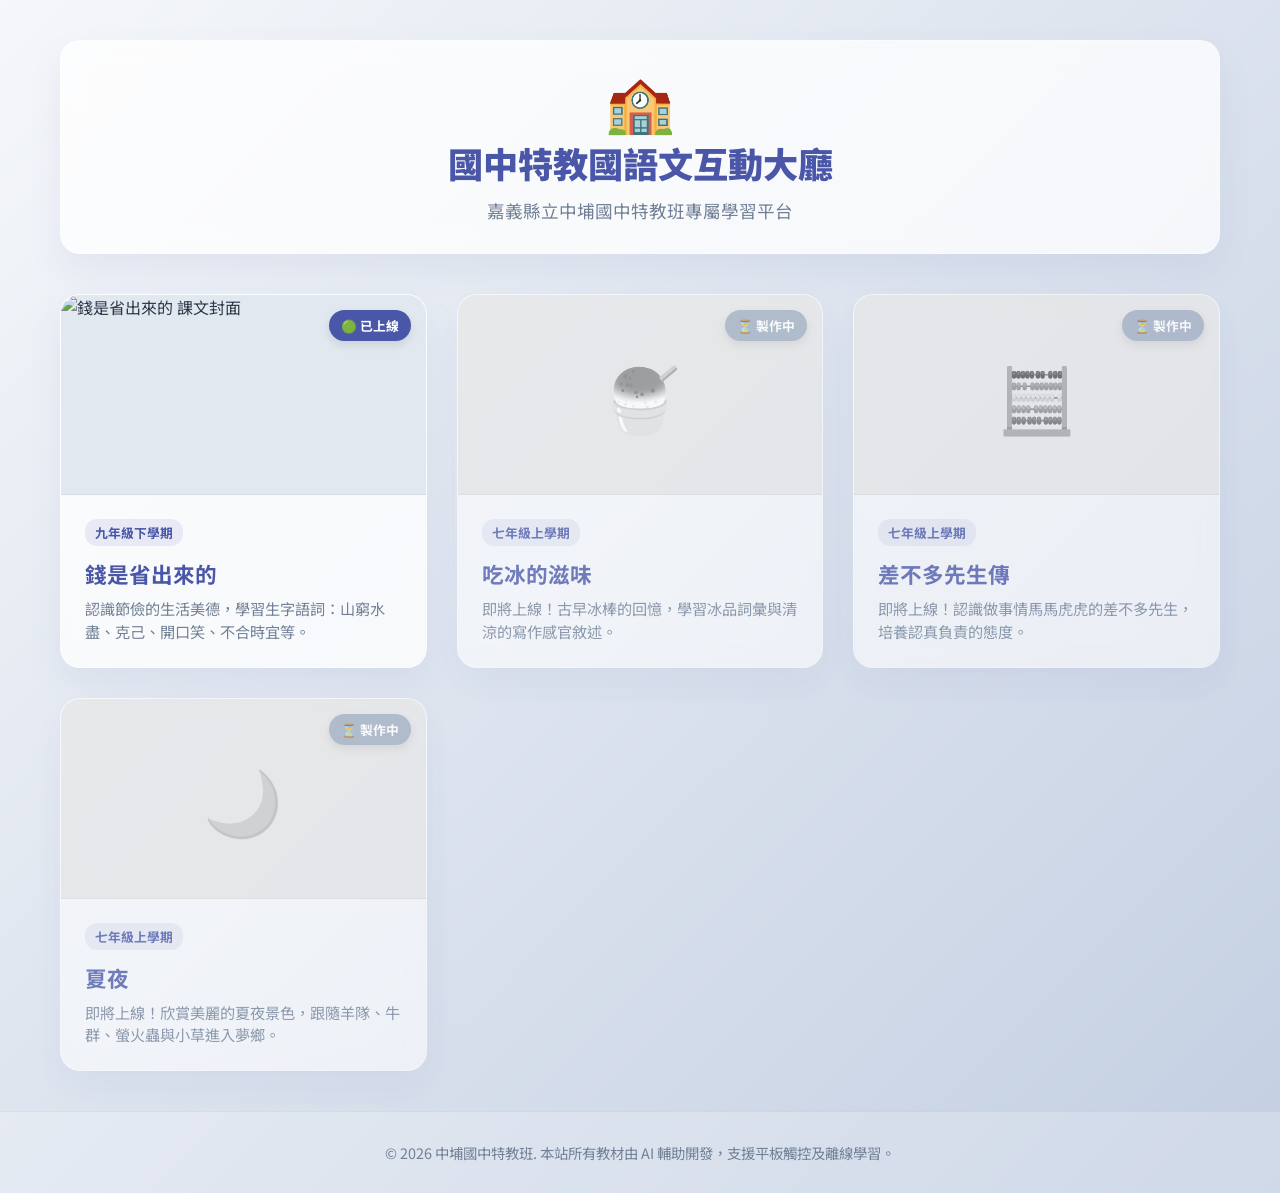
==== index.html @ 014e6aa6 "Initial commit of Unified Special Chinese Lessons portal and first lesson" ====
<!DOCTYPE html>
<html lang="zh-TW">
<head>
  <meta charset="UTF-8">
  <meta name="viewport" content="width=device-width, initial-scale=1.0">
  <title>國中特教國語文 - 互動學習大廳</title>
  <!-- Google Fonts -->
  <link rel="preconnect" href="https://fonts.googleapis.com">
  <link rel="preconnect" href="https://fonts.gstatic.com" crossorigin>
  <link href="https://fonts.googleapis.com/css2?family=Inter:wght@400;600;800&family=Noto+Sans+TC:wght@400;700;900&family=Outfit:wght@400;600;800&display=swap" rel="stylesheet">
  <style>
    :root {
      --bg-gradient: linear-gradient(135deg, #f5f7fa 0%, #c3cfe2 100%);
      --primary: #4a57a8;
      --accent: #64dfdf;
      --text-dark: #2d3748;
      --text-light: #718096;
      --glass-bg: rgba(255, 255, 255, 0.75);
      --glass-border: 1px solid rgba(255, 255, 255, 0.4);
      --card-shadow: 0 15px 35px rgba(74, 87, 168, 0.08);
      --transition: 0.3s cubic-bezier(0.25, 0.8, 0.25, 1);
    }

    * {
      box-sizing: border-box;
      margin: 0;
      padding: 0;
    }

    body {
      font-family: 'Noto Sans TC', 'Inter', sans-serif;
      background: var(--bg-gradient);
      color: var(--text-dark);
      min-height: 100vh;
      display: flex;
      flex-direction: column;
    }

    .container {
      max-width: 1200px;
      margin: 0 auto;
      padding: 40px 20px;
      width: 100%;
      flex-grow: 1;
      display: flex;
      flex-direction: column;
      gap: 40px;
    }

    /* Portal Header */
    header {
      background: var(--glass-bg);
      border: var(--glass-border);
      backdrop-filter: blur(12px);
      padding: 30px;
      border-radius: 20px;
      box-shadow: var(--card-shadow);
      text-align: center;
      display: flex;
      flex-direction: column;
      align-items: center;
      gap: 10px;
    }

    header .emoji {
      font-size: 3.5rem;
      line-height: 1;
    }

    header h1 {
      font-size: 2.2rem;
      font-weight: 900;
      color: var(--primary);
    }

    header p {
      font-size: 1.1rem;
      color: var(--text-light);
    }

    /* Cards Grid */
    .lessons-grid {
      display: grid;
      grid-template-columns: repeat(auto-fill, minmax(280px, 1fr));
      gap: 30px;
    }

    /* Card Styling */
    .lesson-card {
      background: var(--glass-bg);
      border: var(--glass-border);
      backdrop-filter: blur(10px);
      border-radius: 20px;
      box-shadow: var(--card-shadow);
      overflow: hidden;
      display: flex;
      flex-direction: column;
      transition: var(--transition);
      text-decoration: none;
      color: inherit;
      position: relative;
    }

    .lesson-card:hover {
      transform: translateY(-8px);
      box-shadow: 0 20px 40px rgba(74, 87, 168, 0.15);
      border-color: var(--primary);
    }

    .card-img-container {
      width: 100%;
      height: 200px;
      overflow: hidden;
      position: relative;
      background: #e2e8f0;
      border-bottom: 1px solid rgba(0,0,0,0.05);
    }

    .card-img-container img {
      width: 100%;
      height: 100%;
      object-fit: cover;
      transition: var(--transition);
    }

    .lesson-card:hover .card-img-container img {
      transform: scale(1.05);
    }

    .card-content {
      padding: 24px;
      display: flex;
      flex-direction: column;
      gap: 8px;
      flex-grow: 1;
    }

    .card-tag {
      align-self: flex-start;
      background: rgba(74, 87, 168, 0.1);
      color: var(--primary);
      font-size: 0.8rem;
      font-weight: 700;
      padding: 4px 10px;
      border-radius: 12px;
    }

    .card-content h3 {
      font-size: 1.35rem;
      font-weight: 700;
      color: var(--primary);
      margin-top: 4px;
    }

    .card-content p {
      font-size: 0.95rem;
      color: var(--text-light);
      line-height: 1.5;
    }

    /* Status Badge overlay */
    .status-badge {
      position: absolute;
      top: 15px;
      right: 15px;
      background: var(--primary);
      color: white;
      font-size: 0.8rem;
      font-weight: 700;
      padding: 6px 12px;
      border-radius: 20px;
      box-shadow: 0 4px 10px rgba(0,0,0,0.1);
      z-index: 10;
    }

    /* Pending / Coming Soon State */
    .lesson-card.pending {
      opacity: 0.75;
      cursor: not-allowed;
      pointer-events: none;
    }

    .lesson-card.pending:hover {
      transform: none;
      box-shadow: var(--card-shadow);
      border-color: rgba(255,255,255,0.4);
    }

    .lesson-card.pending .status-badge {
      background: #a0aec0;
    }

    .lesson-card.pending .card-img-container {
      filter: grayscale(100%);
    }

    /* Footer */
    footer {
      text-align: center;
      padding: 30px 20px;
      color: var(--text-light);
      font-size: 0.9rem;
      margin-top: auto;
      border-top: 1px solid rgba(0, 0, 0, 0.05);
      background: rgba(255,255,255,0.2);
    }
  </style>
</head>
<body>
  <div class="container">
    <!-- Portal Header -->
    <header>
      <span class="emoji">🏫</span>
      <h1>國中特教國語文互動大廳</h1>
      <p>嘉義縣立中埔國中特教班專屬學習平台</p>
    </header>

    <!-- Lessons Grid -->
    <div class="lessons-grid">
      
      <!-- Card 1: 錢是省出來的 (Active) -->
      <a href="錢是省出來的/web/index.html" class="lesson-card">
        <span class="status-badge">🟢 已上線</span>
        <div class="card-img-container">
          <img src="錢是省出來的/web/images/cover.png" alt="錢是省出來的 課文封面">
        </div>
        <div class="card-content">
          <span class="card-tag">九年級下學期</span>
          <h3>錢是省出來的</h3>
          <p>認識節儉的生活美德，學習生字語詞：山窮水盡、克己、開口笑、不合時宜等。</p>
        </div>
      </a>

      <!-- Card 2: 吃冰的滋味 (Coming Soon) -->
      <div class="lesson-card pending">
        <span class="status-badge">⏳ 製作中</span>
        <div class="card-img-container">
          <div style="width:100%; height:100%; display:flex; align-items:center; justify-content:center; font-size:4rem;">🍧</div>
        </div>
        <div class="card-content">
          <span class="card-tag">七年級上學期</span>
          <h3>吃冰的滋味</h3>
          <p>即將上線！古早冰棒的回憶，學習冰品詞彙與清涼的寫作感官敘述。</p>
        </div>
      </div>

      <!-- Card 3: 差不多先生傳 (Coming Soon) -->
      <div class="lesson-card pending">
        <span class="status-badge">⏳ 製作中</span>
        <div class="card-img-container">
          <div style="width:100%; height:100%; display:flex; align-items:center; justify-content:center; font-size:4rem;">🧮</div>
        </div>
        <div class="card-content">
          <span class="card-tag">七年級上學期</span>
          <h3>差不多先生傳</h3>
          <p>即將上線！認識做事情馬馬虎虎的差不多先生，培養認真負責的態度。</p>
        </div>
      </div>

      <!-- Card 4: 夏夜 (Coming Soon) -->
      <div class="lesson-card pending">
        <span class="status-badge">⏳ 製作中</span>
        <div class="card-img-container">
          <div style="width:100%; height:100%; display:flex; align-items:center; justify-content:center; font-size:4rem;">🌙</div>
        </div>
        <div class="card-content">
          <span class="card-tag">七年級上學期</span>
          <h3>夏夜</h3>
          <p>即將上線！欣賞美麗的夏夜景色，跟隨羊隊、牛群、螢火蟲與小草進入夢鄉。</p>
        </div>
      </div>

    </div>
  </div>

  <footer>
    <p>© 2026 中埔國中特教班. 本站所有教材由 AI 輔助開發，支援平板觸控及離線學習。</p>
  </footer>
</body>
</html>
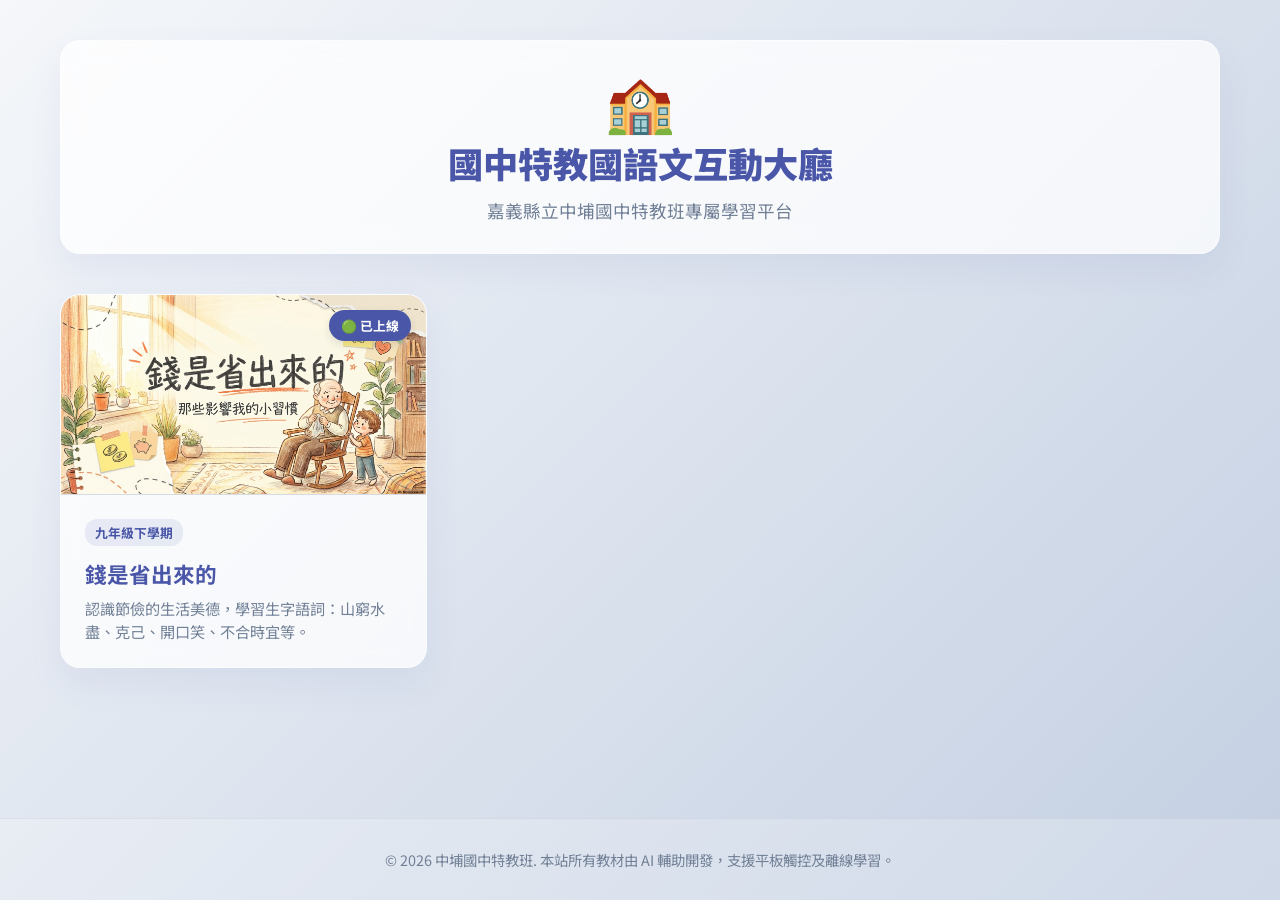
==== commit 19ccdf1e: "Hide pending lesson cards from portal" ====
--- a/index.html
+++ b/index.html
@@ -173,11 +173,9 @@
       z-index: 10;
     }
 
-    /* Pending / Coming Soon State */
+    /* Pending / Coming Soon State (隱藏製作中的課程，避免學生看到) */
     .lesson-card.pending {
-      opacity: 0.75;
-      cursor: not-allowed;
-      pointer-events: none;
+      display: none;
     }
 
     .lesson-card.pending:hover {
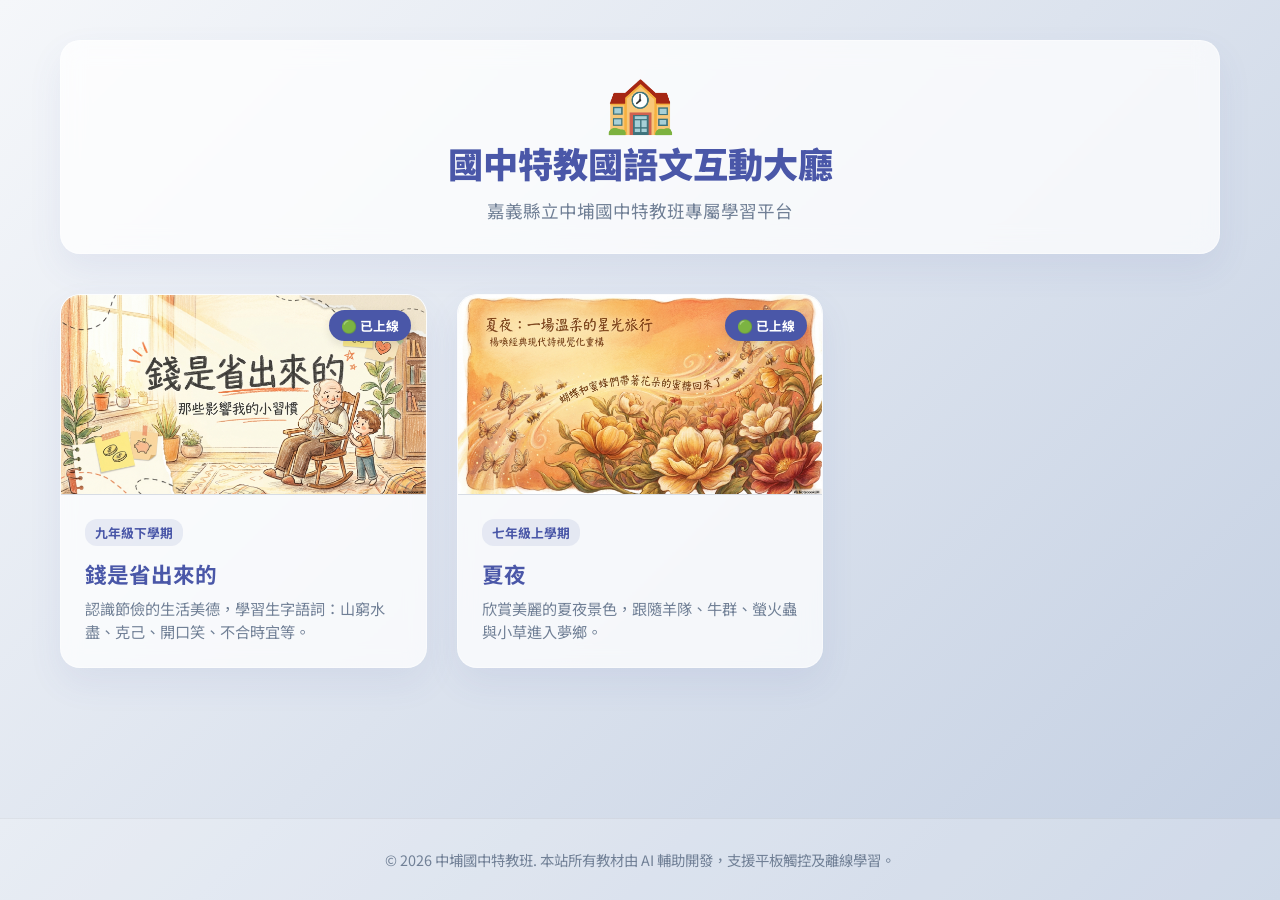
==== commit a863a35a: "新增 7上_夏夜 課文互動式學習網頁並啟用首頁大廳" ====
--- a/index.html
+++ b/index.html
@@ -255,18 +255,18 @@
         </div>
       </div>
 
-      <!-- Card 4: 夏夜 (Coming Soon) -->
-      <div class="lesson-card pending">
-        <span class="status-badge">⏳ 製作中</span>
-        <div class="card-img-container">
-          <div style="width:100%; height:100%; display:flex; align-items:center; justify-content:center; font-size:4rem;">🌙</div>
+      <!-- Card 4: 夏夜 (Active) -->
+      <a href="7上_夏夜/web/index.html" class="lesson-card">
+        <span class="status-badge">🟢 已上線</span>
+        <div class="card-img-container">
+          <img src="7上_夏夜/web/images/cover.png" alt="夏夜 課文封面">
         </div>
         <div class="card-content">
           <span class="card-tag">七年級上學期</span>
           <h3>夏夜</h3>
-          <p>即將上線！欣賞美麗的夏夜景色，跟隨羊隊、牛群、螢火蟲與小草進入夢鄉。</p>
-        </div>
-      </div>
+          <p>欣賞美麗的夏夜景色，跟隨羊隊、牛群、螢火蟲與小草進入夢鄉。</p>
+        </div>
+      </a>
 
     </div>
   </div>
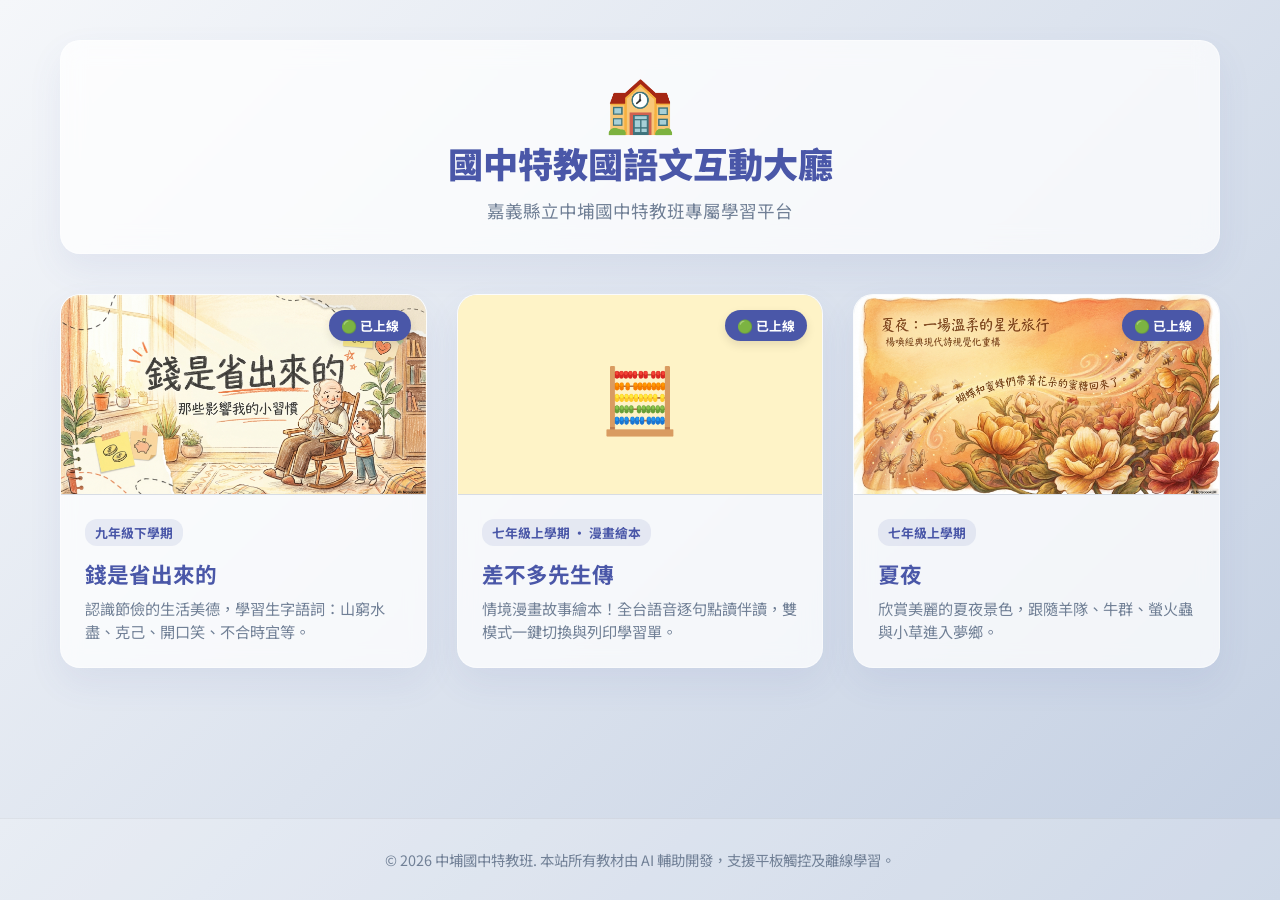
==== commit 5192038f: "feat(portal): 上線差不多先生傳漫畫繪本卡片" ====
--- a/index.html
+++ b/index.html
@@ -242,18 +242,18 @@
         </div>
       </div>
 
-      <!-- Card 3: 差不多先生傳 (Coming Soon) -->
-      <div class="lesson-card pending">
-        <span class="status-badge">⏳ 製作中</span>
-        <div class="card-img-container">
-          <div style="width:100%; height:100%; display:flex; align-items:center; justify-content:center; font-size:4rem;">🧮</div>
-        </div>
-        <div class="card-content">
-          <span class="card-tag">七年級上學期</span>
+      <!-- Card 3: 差不多先生傳 (Active) -->
+      <a href="差不多先生/差不多先生傳_情境漫畫繪本.html" class="lesson-card">
+        <span class="status-badge">🟢 已上線</span>
+        <div class="card-img-container">
+          <div style="width:100%; height:100%; display:flex; align-items:center; justify-content:center; font-size:4rem; background: #fef3c7;">🧮</div>
+        </div>
+        <div class="card-content">
+          <span class="card-tag">七年級上學期 · 漫畫繪本</span>
           <h3>差不多先生傳</h3>
-          <p>即將上線！認識做事情馬馬虎虎的差不多先生，培養認真負責的態度。</p>
-        </div>
-      </div>
+          <p>情境漫畫故事繪本！全台語音逐句點讀伴讀，雙模式一鍵切換與列印學習單。</p>
+        </div>
+      </a>
 
       <!-- Card 4: 夏夜 (Active) -->
       <a href="7上_夏夜/web/index.html" class="lesson-card">
